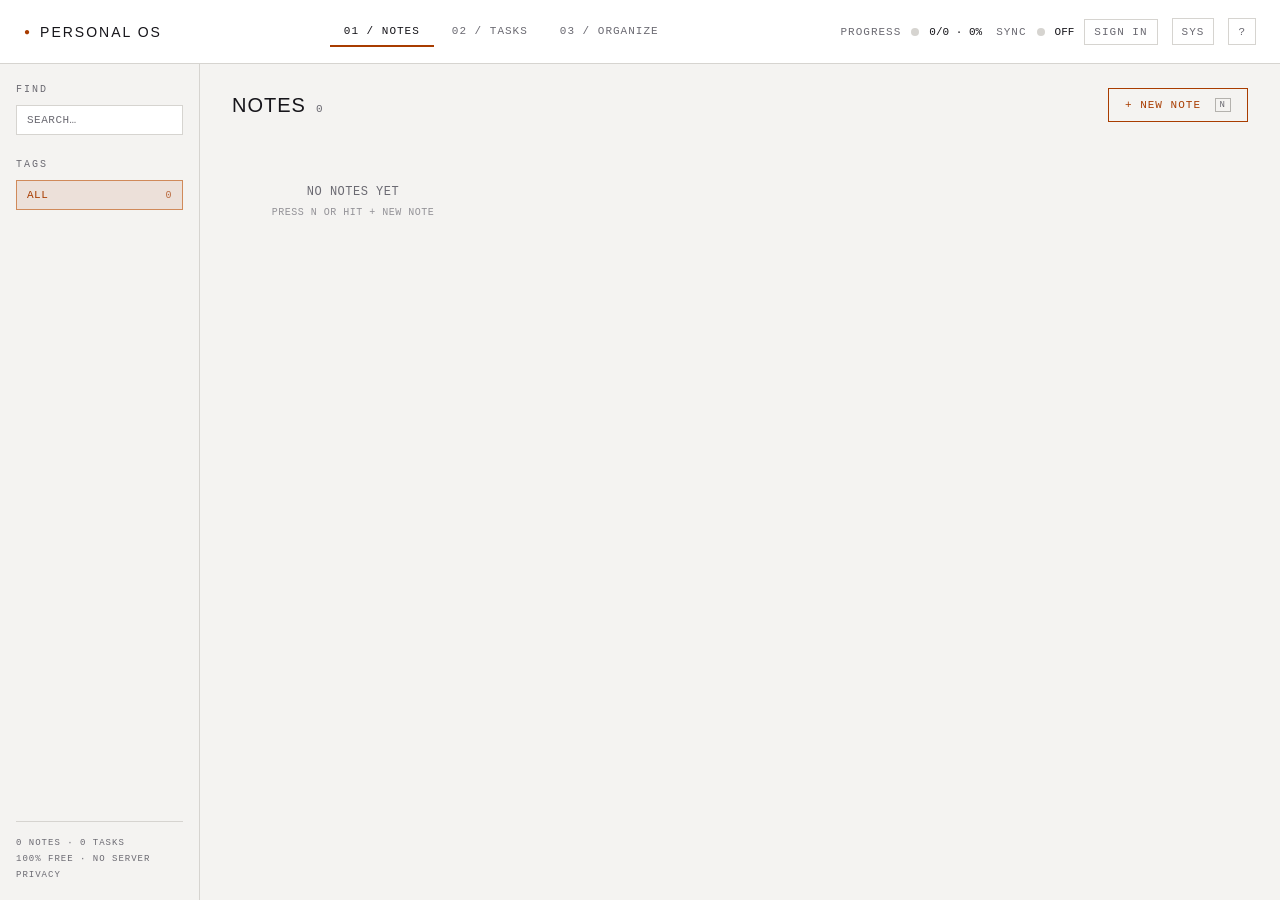
==== index.html @ 330f3bc4 "v2-calude-opus-changes" ====
<!DOCTYPE html>
<html lang="en" data-theme="dark">
<head>
<meta charset="UTF-8">
<meta name="viewport" content="width=device-width, initial-scale=1.0">
<title>SYSTEM // Notes · Tasks · Organize</title>
<meta name="description" content="Personal OS — a free, local-first notes, tasks and organizing app. No accounts, no servers, no tracking.">
<meta name="color-scheme" content="dark light">
<meta name="theme-color" content="#0F0E12" id="meta-theme-color">
<link rel="icon" href="data:image/svg+xml,%3Csvg xmlns='http://www.w3.org/2000/svg' viewBox='0 0 32 32'%3E%3Crect width='32' height='32' fill='%230F0E12'/%3E%3Ccircle cx='16' cy='16' r='6' fill='%23FF6600'/%3E%3C/svg%3E">
<link rel="stylesheet" href="style.css">
<script>
  /* Applied before first paint so the chosen theme never flashes.
     Kept inline and dependency-free on purpose. */
  (function () {
    try {
      var pref = localStorage.getItem('pos-theme') || 'system';
      var resolved = pref === 'system'
        ? (window.matchMedia('(prefers-color-scheme: light)').matches ? 'light' : 'dark')
        : pref;
      document.documentElement.dataset.theme = resolved;
    } catch (e) { /* private mode / storage blocked — dark stays */ }
  })();
</script>
</head>
<body>
<div class="app-grid">

  <header class="topbar">
    <div class="brand">
      <span class="brand-mark" aria-hidden="true">●</span>
      <h1>PERSONAL&nbsp;OS</h1>
    </div>

    <nav class="view-switch" role="tablist" aria-label="Views">
      <button type="button" class="view-btn is-active" data-view="notes" role="tab" id="tab-notes"
              aria-selected="true" aria-controls="view-notes">01 / NOTES</button>
      <button type="button" class="view-btn" data-view="tasks" role="tab" id="tab-tasks"
              aria-selected="false" aria-controls="view-tasks" tabindex="-1">02 / TASKS</button>
      <button type="button" class="view-btn" data-view="organize" role="tab" id="tab-organize"
              aria-selected="false" aria-controls="view-organize" tabindex="-1">03 / ORGANIZE</button>
    </nav>

    <div class="topbar-right">
      <div class="status-readout" title="Completed tasks">
        <span class="label">PROGRESS</span>
        <span class="light" id="global-light" aria-hidden="true"></span>
        <span class="mono" id="global-progress">0/0 · 0%</span>
      </div>

      <!-- sync.js mounts its readout here -->
      <div class="status-readout" id="sync-mount"></div>

      <button type="button" class="icon-btn" id="theme-btn" title="Theme: system" aria-label="Change theme, currently system">
        <span class="mono" id="theme-label">SYS</span>
      </button>

      <button type="button" class="icon-btn" id="help-btn" title="Keyboard shortcuts" aria-label="Keyboard shortcuts">
        <span class="mono">?</span>
      </button>
    </div>
  </header>

  <aside class="filter-rail">
    <div class="rail-section">
      <label class="rail-title" for="search-input">FIND</label>
      <input type="search" id="search-input" class="search-input" placeholder="SEARCH…"
             autocomplete="off" spellcheck="false">
    </div>

    <div class="rail-section">
      <div class="rail-title" id="tags-rail-title">TAGS</div>
      <div class="tag-list" id="tag-filter-list" role="group" aria-labelledby="tags-rail-title"></div>
    </div>

    <div class="rail-footer">
      <div class="mono rail-note" id="rail-stats">0 NOTES · 0 TASKS</div>
      <div class="mono rail-note">100% FREE · NO SERVER</div>
      <a class="mono rail-note" href="privacy.html">PRIVACY</a>
    </div>
  </aside>

  <main class="content">

    <!-- NOTES VIEW -->
    <section class="view-panel is-active" id="view-notes" role="tabpanel" aria-labelledby="tab-notes" tabindex="0">
      <div class="panel-header">
        <h2>NOTES <span class="mono panel-count" id="notes-count">0</span></h2>
        <button type="button" class="btn-primary" id="new-note-btn">+ NEW NOTE <kbd>N</kbd></button>
      </div>
      <div class="grid-cards" id="notes-list"></div>
    </section>

    <!-- TASKS VIEW -->
    <section class="view-panel" id="view-tasks" role="tabpanel" aria-labelledby="tab-tasks" tabindex="0" hidden>
      <div class="panel-header">
        <h2>TASKS <span class="mono panel-count" id="tasks-count">0</span></h2>
        <div class="button-row">
          <button type="button" class="btn-ghost" id="clear-done-btn" hidden>✕ CLEAR DONE</button>
          <button type="button" class="btn-primary" id="new-task-btn">+ NEW TASK <kbd>T</kbd></button>
        </div>
      </div>
      <div class="task-columns">
        <div class="task-col" data-status="not_started">
          <div class="col-header"><span class="light off" aria-hidden="true"></span>NOT STARTED <span class="count" id="count-not_started">0</span></div>
          <div class="col-body" id="col-not_started" data-drop-status="not_started"></div>
        </div>
        <div class="task-col" data-status="in_progress">
          <div class="col-header"><span class="light accent" aria-hidden="true"></span>IN PROGRESS <span class="count" id="count-in_progress">0</span></div>
          <div class="col-body" id="col-in_progress" data-drop-status="in_progress"></div>
        </div>
        <div class="task-col" data-status="done">
          <div class="col-header"><span class="light on" aria-hidden="true"></span>DONE <span class="count" id="count-done">0</span></div>
          <div class="col-body" id="col-done" data-drop-status="done"></div>
        </div>
      </div>
    </section>

    <!-- ORGANIZE VIEW -->
    <section class="view-panel" id="view-organize" role="tabpanel" aria-labelledby="tab-organize" tabindex="0" hidden>
      <div class="panel-header">
        <h2>ORGANIZE</h2>
        <div class="tag-input-row">
          <label class="sr-only" for="new-tag-input">New tag name</label>
          <input type="text" id="new-tag-input" placeholder="NEW TAG NAME" maxlength="24" autocomplete="off">
          <button type="button" class="btn-primary" id="new-tag-btn">+ ADD TAG</button>
        </div>
      </div>

      <div class="organize-list" id="organize-list"></div>

      <div class="section-block">
        <div class="section-title">DATA · YOURS, ALWAYS</div>
        <p class="section-note">
          Everything lives in this browser. Export a full JSON backup any time — no account, no lock-in, no cost.
        </p>
        <div class="button-row">
          <button type="button" class="btn-ghost" id="export-btn">↓ EXPORT BACKUP</button>
          <button type="button" class="btn-ghost" id="import-btn">↑ IMPORT BACKUP</button>
          <button type="button" class="btn-danger" id="reset-btn">✕ DELETE ALL DATA</button>
        </div>
        <input type="file" id="import-file" accept="application/json,.json" class="sr-only" aria-hidden="true" tabindex="-1">
        <div class="mono section-meta" id="storage-meta"></div>
      </div>
    </section>

  </main>
</div>

<!-- EDITOR MODAL -->
<div class="modal-backdrop" id="modal-backdrop">
  <div class="modal" role="dialog" aria-modal="true" aria-labelledby="modal-title">
    <div class="modal-header">
      <span class="modal-title" id="modal-title">EDIT ITEM</span>
      <button type="button" class="modal-close" id="modal-close" aria-label="Close">×</button>
    </div>
    <form id="modal-form" novalidate>
      <div class="modal-body" id="modal-body"></div>
      <div class="modal-footer">
        <button type="button" class="btn-danger" id="modal-delete">DELETE</button>
        <div class="footer-right">
          <span class="mono hint">⌘/CTRL + ENTER</span>
          <button type="submit" class="btn-primary" id="modal-save">SAVE</button>
        </div>
      </div>
    </form>
  </div>
</div>

<!-- CONFIRM DIALOG (replaces native confirm) -->
<div class="modal-backdrop" id="confirm-backdrop">
  <div class="modal modal-sm" role="dialog" aria-modal="true"
       aria-labelledby="confirm-title" aria-describedby="confirm-message">
    <div class="modal-header">
      <span class="modal-title" id="confirm-title">CONFIRM</span>
      <button type="button" class="modal-close" id="confirm-close" aria-label="Cancel">×</button>
    </div>
    <div class="modal-body">
      <p class="confirm-message" id="confirm-message"></p>
      <ul class="confirm-detail" id="confirm-detail" hidden></ul>
    </div>
    <div class="modal-footer">
      <button type="button" class="btn-ghost" id="confirm-cancel">CANCEL</button>
      <button type="button" class="btn-danger" id="confirm-ok">DELETE</button>
    </div>
  </div>
</div>

<!-- SHORTCUTS DIALOG -->
<div class="modal-backdrop" id="help-backdrop">
  <div class="modal modal-sm" role="dialog" aria-modal="true" aria-labelledby="help-title">
    <div class="modal-header">
      <span class="modal-title" id="help-title">KEYBOARD</span>
      <button type="button" class="modal-close" id="help-close" aria-label="Close">×</button>
    </div>
    <div class="modal-body">
      <dl class="shortcut-list">
        <dt><kbd>1</kbd> <kbd>2</kbd> <kbd>3</kbd></dt><dd>Switch view</dd>
        <dt><kbd>N</kbd></dt><dd>New note</dd>
        <dt><kbd>T</kbd></dt><dd>New task</dd>
        <dt><kbd>/</kbd></dt><dd>Focus search</dd>
        <dt><kbd>⌘/Ctrl</kbd> + <kbd>Enter</kbd></dt><dd>Save open editor</dd>
        <dt><kbd>Esc</kbd></dt><dd>Close dialog / clear search</dd>
        <dt><kbd>Space</kbd></dt><dd>Cycle status of focused task</dd>
      </dl>
    </div>
    <div class="modal-footer">
      <button type="button" class="btn-primary" id="help-ok">GOT IT</button>
    </div>
  </div>
</div>

<div class="toast-stack" id="toast-stack" role="status" aria-live="polite"></div>

<script src="app.js"></script>
<script src="sync.js"></script>
</body>
</html>
---- style.css ----
/* ==========================================================================
   PERSONAL OS — Teenage Engineering–inspired, single accent, dark + light
   Theme is driven by html[data-theme="dark"|"light"], set before first paint
   by the inline bootstrap in index.html. All colors must come from the tokens
   below so both themes stay in sync.

   --accent is per-theme, not global: the brand orange #FF6600 only reaches
   2.65:1 against the light background, which fails both text (4.5:1) and
   non-text (3:1) contrast, so light mode uses a deeper orange. --on-accent is
   the matching foreground for anything filled with --accent.
   ========================================================================== */

:root {
  --font-sans: 'Helvetica Neue', Arial, sans-serif;
  --font-mono: 'SF Mono', 'Roboto Mono', 'Courier New', monospace;
  --ok: #35D07F;
  --gap: 16px;
}

html[data-theme="dark"] {
  --bg: #0F0E12;
  --bg-elevated: #17161B;
  --bg-elevated-2: #1E1D23;
  --fg: #F5F5F5;
  --fg-dim: #8A8990;
  --border: #2C2B32;
  --border-strong: #3E3D45;
  --accent: #FF6600;        /* 6.55:1 on --bg */
  --accent-dim: #7A3300;
  --accent-wash: rgba(255, 102, 0, 0.08);
  --on-accent: #0F0E12;     /* 6.55:1 on --accent */
  --danger: #E8483A;        /* 4.96:1 on --bg */
  --on-danger: #14120F;     /* 4.82:1 on --danger */
  --shadow: rgba(0, 0, 0, 0.6);
  --dot-empty: #3A3940;
}

html[data-theme="light"] {
  --bg: #F4F3F1;
  --bg-elevated: #FFFFFF;
  --bg-elevated-2: #EDEBE8;
  --fg: #16151A;
  --fg-dim: #6B6A72;
  --border: #D6D4D0;
  --border-strong: #B4B2AE;
  --accent: #A83C00;        /* 5.72:1 on --bg */
  --accent-dim: #D08A5A;
  --accent-wash: rgba(168, 60, 0, 0.10);
  --on-accent: #FFFFFF;     /* 6.34:1 on --accent */
  --danger: #A3231A;        /* 6.73:1 on --bg */
  --on-danger: #FFFFFF;     /* 7.47:1 on --danger */
  --shadow: rgba(0, 0, 0, 0.25);
  --dot-empty: #D6D4D0;
}

* { box-sizing: border-box; margin: 0; padding: 0; }

html, body {
  background: var(--bg);
  color: var(--fg);
  font-family: var(--font-sans);
  font-weight: 300;
  height: 100%;
}

body { transition: background 0.2s ease, color 0.2s ease; }

button, input, textarea, select {
  font-family: inherit;
  background: none;
  border: none;
  color: inherit;
}

.mono { font-family: var(--font-mono); }

/* Visible keyboard focus everywhere — never remove without a replacement. */
:focus-visible {
  outline: 2px solid var(--accent);
  outline-offset: 2px;
}

.sr-only {
  position: absolute;
  width: 1px; height: 1px;
  padding: 0; margin: -1px;
  overflow: hidden;
  clip: rect(0 0 0 0);
  white-space: nowrap;
  border: 0;
}

kbd {
  font-family: var(--font-mono);
  font-size: 9px;
  border: 1px solid var(--border-strong);
  padding: 1px 4px;
  color: var(--fg-dim);
  margin-left: 6px;
  vertical-align: middle;
}

/* ---------- Layout ---------- */

.app-grid {
  display: grid;
  grid-template-columns: 200px 1fr;
  grid-template-rows: 64px 1fr;
  grid-template-areas:
    "topbar topbar"
    "rail   content";
  height: 100vh;
}

.topbar {
  grid-area: topbar;
  display: flex;
  align-items: center;
  justify-content: space-between;
  gap: 16px;
  padding: 0 24px;
  border-bottom: 1px solid var(--border);
  background: var(--bg-elevated);
}

.topbar-right {
  display: flex;
  align-items: center;
  gap: 14px;
  flex-wrap: wrap;
}

.filter-rail {
  grid-area: rail;
  border-right: 1px solid var(--border);
  padding: 20px 16px;
  overflow-y: auto;
  display: flex;
  flex-direction: column;
  gap: 24px;
}

.content {
  grid-area: content;
  padding: 24px 32px;
  overflow-y: auto;
}

/* ---------- Brand / Topbar ---------- */

.brand { display: flex; align-items: center; gap: 10px; }
.brand-mark { color: var(--accent); font-size: 10px; }
.brand h1 { font-size: 14px; font-weight: 500; letter-spacing: 2px; }

.view-switch { display: flex; gap: 4px; }

.view-btn {
  font-family: var(--font-mono);
  font-size: 11px;
  letter-spacing: 1px;
  padding: 8px 14px;
  color: var(--fg-dim);
  cursor: pointer;
  border-bottom: 2px solid transparent;
  transition: color 0.15s;
}

.view-btn:hover { color: var(--fg); }
.view-btn.is-active { color: var(--fg); border-bottom-color: var(--accent); }

.status-readout {
  display: flex;
  align-items: center;
  gap: 10px;
  font-family: var(--font-mono);
  font-size: 11px;
}

.status-readout:empty { display: none; }
.status-readout .label { color: var(--fg-dim); letter-spacing: 1px; }

.icon-btn {
  font-size: 11px;
  letter-spacing: 1px;
  color: var(--fg-dim);
  border: 1px solid var(--border);
  padding: 6px 9px;
  cursor: pointer;
  transition: color 0.15s, border-color 0.15s;
}

.icon-btn:hover { color: var(--accent); border-color: var(--accent-dim); }

/* ---------- Indicator lights ---------- */

.light {
  width: 8px;
  height: 8px;
  border-radius: 50%;
  display: inline-block;
  background: var(--fg-dim);
  flex: none;
}

.light.on { background: var(--ok); box-shadow: 0 0 6px var(--ok); }
.light.accent { background: var(--accent); box-shadow: 0 0 6px var(--accent); }
.light.off { background: var(--dot-empty); box-shadow: none; }

/* ---------- Filter rail / tags / search ---------- */

.rail-section { display: flex; flex-direction: column; }

.rail-title {
  font-family: var(--font-mono);
  font-size: 10px;
  color: var(--fg-dim);
  letter-spacing: 2px;
  margin-bottom: 10px;
}

.search-input {
  font-family: var(--font-mono);
  font-size: 11px;
  letter-spacing: 0.5px;
  padding: 8px 10px;
  border: 1px solid var(--border);
  background: var(--bg-elevated);
  color: var(--fg);
  width: 100%;
}

.search-input::placeholder { color: var(--fg-dim); }
.search-input:focus { border-color: var(--accent-dim); }

.tag-list { display: flex; flex-direction: column; gap: 6px; }

.tag-chip {
  text-align: left;
  font-family: var(--font-mono);
  font-size: 11px;
  letter-spacing: 0.5px;
  padding: 8px 10px;
  color: var(--fg-dim);
  border: 1px solid transparent;
  cursor: pointer;
  display: flex;
  align-items: center;
  gap: 8px;
}

.tag-chip:hover { color: var(--fg); border-color: var(--border); }

.tag-chip.is-active {
  color: var(--accent);
  border-color: var(--accent-dim);
  background: var(--accent-wash);
}

.tag-chip .chip-count { margin-left: auto; opacity: 0.7; font-size: 10px; }

.rail-footer {
  margin-top: auto;
  display: flex;
  flex-direction: column;
  gap: 6px;
  padding-top: 16px;
  border-top: 1px solid var(--border);
}

.rail-note {
  font-size: 9px;
  letter-spacing: 1px;
  color: var(--fg-dim);
  text-decoration: none;
}

a.rail-note:hover { color: var(--accent); }

/* ---------- Panels ---------- */

.view-panel { display: none; }
.view-panel.is-active { display: block; }
.view-panel:focus { outline: none; }

.panel-header {
  display: flex;
  align-items: center;
  justify-content: space-between;
  gap: 12px;
  margin-bottom: 20px;
  flex-wrap: wrap;
}

.panel-header h2 {
  font-size: 20px;
  font-weight: 300;
  letter-spacing: 1px;
  display: flex;
  align-items: baseline;
  gap: 10px;
}

.panel-count { font-size: 11px; color: var(--fg-dim); }

.btn-primary {
  font-family: var(--font-mono);
  font-size: 11px;
  letter-spacing: 1px;
  padding: 10px 16px;
  border: 1px solid var(--accent);
  color: var(--accent);
  cursor: pointer;
  transition: background 0.15s, color 0.15s;
}

.btn-primary:hover { background: var(--accent); color: var(--on-accent); }
.btn-primary:hover kbd { color: var(--on-accent); border-color: var(--on-accent); }

.btn-danger {
  font-family: var(--font-mono);
  font-size: 11px;
  letter-spacing: 1px;
  padding: 10px 16px;
  border: 1px solid var(--danger);
  color: var(--danger);
  cursor: pointer;
  transition: background 0.15s, color 0.15s;
}

.btn-danger:hover { background: var(--danger); color: var(--on-danger); }

.btn-ghost {
  font-family: var(--font-mono);
  font-size: 11px;
  letter-spacing: 1px;
  padding: 10px 16px;
  border: 1px solid var(--border-strong);
  color: var(--fg-dim);
  cursor: pointer;
  transition: color 0.15s, border-color 0.15s;
}

.btn-ghost:hover { color: var(--fg); border-color: var(--fg-dim); }

/* ---------- Notes grid ---------- */

.grid-cards {
  display: grid;
  grid-template-columns: repeat(auto-fill, minmax(240px, 1fr));
  gap: var(--gap);
}

.card {
  background: var(--bg-elevated);
  border: 1px solid var(--border);
  padding: 16px;
  cursor: pointer;
  display: flex;
  flex-direction: column;
  gap: 10px;
  min-height: 120px;
  text-align: left;
  width: 100%;
  transition: border-color 0.15s, transform 0.15s;
}

.card:hover { border-color: var(--fg-dim); }
.card:active { transform: scale(0.995); }

.card-title { font-size: 14px; font-weight: 400; line-height: 1.3; }

.card-body {
  font-size: 12px;
  color: var(--fg-dim);
  line-height: 1.5;
  flex: 1;
  overflow: hidden;
  display: -webkit-box;
  -webkit-line-clamp: 4;
  line-clamp: 4;
  -webkit-box-orient: vertical;
  white-space: pre-wrap;
  word-break: break-word;
}

.card-tags { display: flex; gap: 6px; flex-wrap: wrap; }

.pill {
  font-family: var(--font-mono);
  font-size: 9px;
  letter-spacing: 0.5px;
  padding: 3px 7px;
  border: 1px solid var(--border);
  color: var(--fg-dim);
}

.card-meta {
  font-family: var(--font-mono);
  font-size: 9px;
  color: var(--fg-dim);
  letter-spacing: 0.5px;
}

mark {
  background: var(--accent-wash);
  color: var(--accent);
  padding: 0 1px;
}

.empty-state {
  color: var(--fg-dim);
  font-family: var(--font-mono);
  font-size: 12px;
  padding: 40px 0;
  text-align: center;
  letter-spacing: 0.5px;
  line-height: 1.8;
}

.empty-state .empty-hint { display: block; font-size: 10px; opacity: 0.7; }

/* ---------- Task columns ---------- */

.task-columns {
  display: grid;
  grid-template-columns: 1fr 1fr 1fr;
  gap: var(--gap);
  align-items: start;
}

.task-col {
  background: var(--bg-elevated);
  border: 1px solid var(--border);
  min-height: 200px;
}

.col-header {
  display: flex;
  align-items: center;
  gap: 8px;
  font-family: var(--font-mono);
  font-size: 11px;
  letter-spacing: 1px;
  padding: 12px 14px;
  border-bottom: 1px solid var(--border);
  color: var(--fg-dim);
}

.col-header .count { margin-left: auto; color: var(--fg); }

.col-body {
  padding: 10px;
  display: flex;
  flex-direction: column;
  gap: 8px;
  min-height: 120px;
  transition: background 0.15s, box-shadow 0.15s;
}

.col-body.is-drop-target {
  background: var(--accent-wash);
  box-shadow: inset 0 0 0 1px var(--accent-dim);
}

.task-card {
  background: var(--bg-elevated-2);
  border: 1px solid var(--border);
  padding: 12px;
  cursor: pointer;
  font-size: 13px;
  display: flex;
  flex-direction: column;
  gap: 8px;
  text-align: left;
  width: 100%;
  transition: border-color 0.15s, opacity 0.15s;
}

.task-card:hover { border-color: var(--fg-dim); }
.task-card.is-dragging { opacity: 0.4; }
.task-card .task-title { word-break: break-word; }
.task-card.is-done .task-title { color: var(--fg-dim); text-decoration: line-through; }

.task-card-foot {
  display: flex;
  align-items: center;
  justify-content: space-between;
  gap: 8px;
}

.status-select { display: flex; gap: 4px; }

.status-dot {
  width: 14px;
  height: 14px;
  border: 1px solid var(--border-strong);
  cursor: pointer;
  background: transparent;
  padding: 0;
}

.status-dot:hover { border-color: var(--fg-dim); }
.status-dot[data-status="not_started"].is-current { background: var(--fg-dim); border-color: var(--fg-dim); }
.status-dot[data-status="in_progress"].is-current { background: var(--accent); border-color: var(--accent); }
.status-dot[data-status="done"].is-current { background: var(--ok); border-color: var(--ok); }

/* ---------- Organize view ---------- */

.tag-input-row { display: flex; gap: 8px; }

.tag-input-row input {
  font-family: var(--font-mono);
  font-size: 12px;
  padding: 10px 12px;
  border: 1px solid var(--border);
  background: var(--bg-elevated);
  color: var(--fg);
  min-width: 200px;
}

.organize-list { display: flex; flex-direction: column; gap: 10px; }

.organize-row {
  background: var(--bg-elevated);
  border: 1px solid var(--border);
  padding: 14px 16px;
  display: flex;
  align-items: center;
  justify-content: space-between;
  gap: 12px;
  flex-wrap: wrap;
}

.organize-row .tag-name {
  font-family: var(--font-mono);
  font-size: 13px;
  color: var(--accent);
  letter-spacing: 0.5px;
  background: none;
  border: 1px dashed transparent;
  padding: 2px 4px;
  cursor: text;
  max-width: 100%;
}

.organize-row .tag-name:hover { border-color: var(--border-strong); }
.organize-row .tag-name:focus { border-style: solid; border-color: var(--accent); outline: none; }

.organize-row .tag-stats {
  font-family: var(--font-mono);
  font-size: 11px;
  color: var(--fg-dim);
  margin-left: auto;
}

.organize-row .tag-actions button {
  font-family: var(--font-mono);
  font-size: 10px;
  color: var(--fg-dim);
  cursor: pointer;
  letter-spacing: 0.5px;
  margin-left: 12px;
}

.organize-row .tag-actions button:hover { color: var(--danger); }

.section-block {
  margin-top: 40px;
  padding-top: 24px;
  border-top: 1px solid var(--border);
}

.section-title {
  font-family: var(--font-mono);
  font-size: 10px;
  letter-spacing: 2px;
  color: var(--fg-dim);
  margin-bottom: 10px;
}

.section-note {
  font-size: 13px;
  color: var(--fg-dim);
  line-height: 1.6;
  max-width: 620px;
  margin-bottom: 16px;
}

.button-row { display: flex; gap: 8px; flex-wrap: wrap; }

.section-meta {
  font-size: 10px;
  color: var(--fg-dim);
  letter-spacing: 0.5px;
  margin-top: 14px;
}

/* ---------- Modal ---------- */

.modal-backdrop {
  display: none;
  position: fixed;
  inset: 0;
  background: var(--shadow);
  align-items: center;
  justify-content: center;
  z-index: 100;
  padding: 16px;
}

.modal-backdrop.is-active { display: flex; }

.modal {
  background: var(--bg-elevated);
  border: 1px solid var(--border-strong);
  width: 520px;
  max-width: 100%;
  max-height: 85vh;
  display: flex;
  flex-direction: column;
}

.modal-sm { width: 400px; }
.modal form { display: flex; flex-direction: column; overflow: hidden; }

.modal-header {
  display: flex;
  align-items: center;
  justify-content: space-between;
  padding: 14px 18px;
  border-bottom: 1px solid var(--border);
  flex: none;
}

.modal-title {
  font-family: var(--font-mono);
  font-size: 11px;
  letter-spacing: 1.5px;
  color: var(--fg-dim);
}

.modal-close { font-size: 18px; color: var(--fg-dim); cursor: pointer; line-height: 1; }
.modal-close:hover { color: var(--fg); }

.modal-body {
  padding: 18px;
  overflow-y: auto;
  display: flex;
  flex-direction: column;
  gap: 14px;
}

.modal-body label {
  font-family: var(--font-mono);
  font-size: 10px;
  color: var(--fg-dim);
  letter-spacing: 1px;
  display: block;
  margin-bottom: 6px;
}

.modal-body input[type="text"],
.modal-body textarea {
  width: 100%;
  border: 1px solid var(--border);
  background: var(--bg-elevated-2);
  padding: 10px 12px;
  font-size: 13px;
  color: var(--fg);
}

.modal-body input[type="text"]:focus,
.modal-body textarea:focus { border-color: var(--accent-dim); }

.modal-body textarea {
  min-height: 160px;
  font-family: var(--font-sans);
  line-height: 1.6;
  resize: vertical;
}

.field-meta {
  font-family: var(--font-mono);
  font-size: 9px;
  color: var(--fg-dim);
  letter-spacing: 0.5px;
  margin-top: 6px;
}

.tag-picker { display: flex; flex-wrap: wrap; gap: 6px; }
.tag-picker .tag-chip { border: 1px solid var(--border); }

.modal-footer {
  display: flex;
  justify-content: flex-end;
  align-items: center;
  gap: 12px;
  padding: 14px 18px;
  border-top: 1px solid var(--border);
  flex: none;
}

/* Pushed left so hiding DELETE (new items) keeps SAVE on the right. */
#modal-delete { margin-right: auto; }
#confirm-cancel { margin-right: auto; }

.footer-right { display: flex; align-items: center; gap: 12px; }
.hint { font-size: 9px; color: var(--fg-dim); letter-spacing: 1px; }

.confirm-message { font-size: 14px; line-height: 1.6; }

.confirm-detail {
  list-style: none;
  font-family: var(--font-mono);
  font-size: 11px;
  color: var(--fg-dim);
  line-height: 1.8;
  border-left: 2px solid var(--border-strong);
  padding-left: 12px;
}

.shortcut-list {
  display: grid;
  grid-template-columns: auto 1fr;
  gap: 8px 16px;
  align-items: center;
  font-size: 12px;
}

.shortcut-list dt { text-align: right; }
.shortcut-list dt kbd { margin-left: 0; }
.shortcut-list dd { color: var(--fg-dim); }

/* ---------- Toasts ---------- */

.toast-stack {
  position: fixed;
  bottom: 20px;
  left: 50%;
  transform: translateX(-50%);
  display: flex;
  flex-direction: column;
  gap: 8px;
  z-index: 200;
  align-items: center;
  pointer-events: none;
  width: max-content;
  max-width: calc(100vw - 32px);
}

.toast {
  pointer-events: auto;
  background: var(--bg-elevated-2);
  border: 1px solid var(--border-strong);
  box-shadow: 0 6px 20px var(--shadow);
  padding: 10px 14px;
  display: flex;
  align-items: center;
  gap: 14px;
  font-size: 12px;
  animation: toast-in 0.18s ease-out;
}

.toast.is-leaving { animation: toast-out 0.15s ease-in forwards; }
.toast .toast-msg { color: var(--fg); }

.toast .toast-action {
  font-family: var(--font-mono);
  font-size: 10px;
  letter-spacing: 1px;
  color: var(--accent);
  border: 1px solid var(--accent-dim);
  padding: 5px 9px;
  cursor: pointer;
}

.toast .toast-action:hover { background: var(--accent); color: var(--on-accent); }

@keyframes toast-in {
  from { opacity: 0; transform: translateY(8px); }
  to   { opacity: 1; transform: translateY(0); }
}

@keyframes toast-out {
  from { opacity: 1; transform: translateY(0); }
  to   { opacity: 0; transform: translateY(6px); }
}

@media (prefers-reduced-motion: reduce) {
  *, *::before, *::after {
    animation-duration: 0.001ms !important;
    transition-duration: 0.001ms !important;
  }
}

/* ---------- Responsive ---------- */

@media (max-width: 900px) {
  .app-grid {
    grid-template-columns: 1fr;
    grid-template-rows: auto auto 1fr;
    grid-template-areas:
      "topbar"
      "rail"
      "content";
    height: auto;
    min-height: 100vh;
  }
  .filter-rail {
    border-right: none;
    border-bottom: 1px solid var(--border);
    gap: 14px;
  }
  .tag-list { flex-direction: row; flex-wrap: wrap; }
  .tag-chip { flex: none; }
  .rail-footer { flex-direction: row; flex-wrap: wrap; gap: 12px; margin-top: 4px; }
  .task-columns { grid-template-columns: 1fr; }
  .topbar { flex-wrap: wrap; height: auto; padding: 12px 16px; gap: 10px; }
  .view-switch { order: 3; width: 100%; justify-content: space-between; }
  .topbar-right { order: 2; gap: 10px; }
  .content { padding: 20px 16px; }
  .panel-header h2 { font-size: 17px; }
  kbd { display: none; }
}
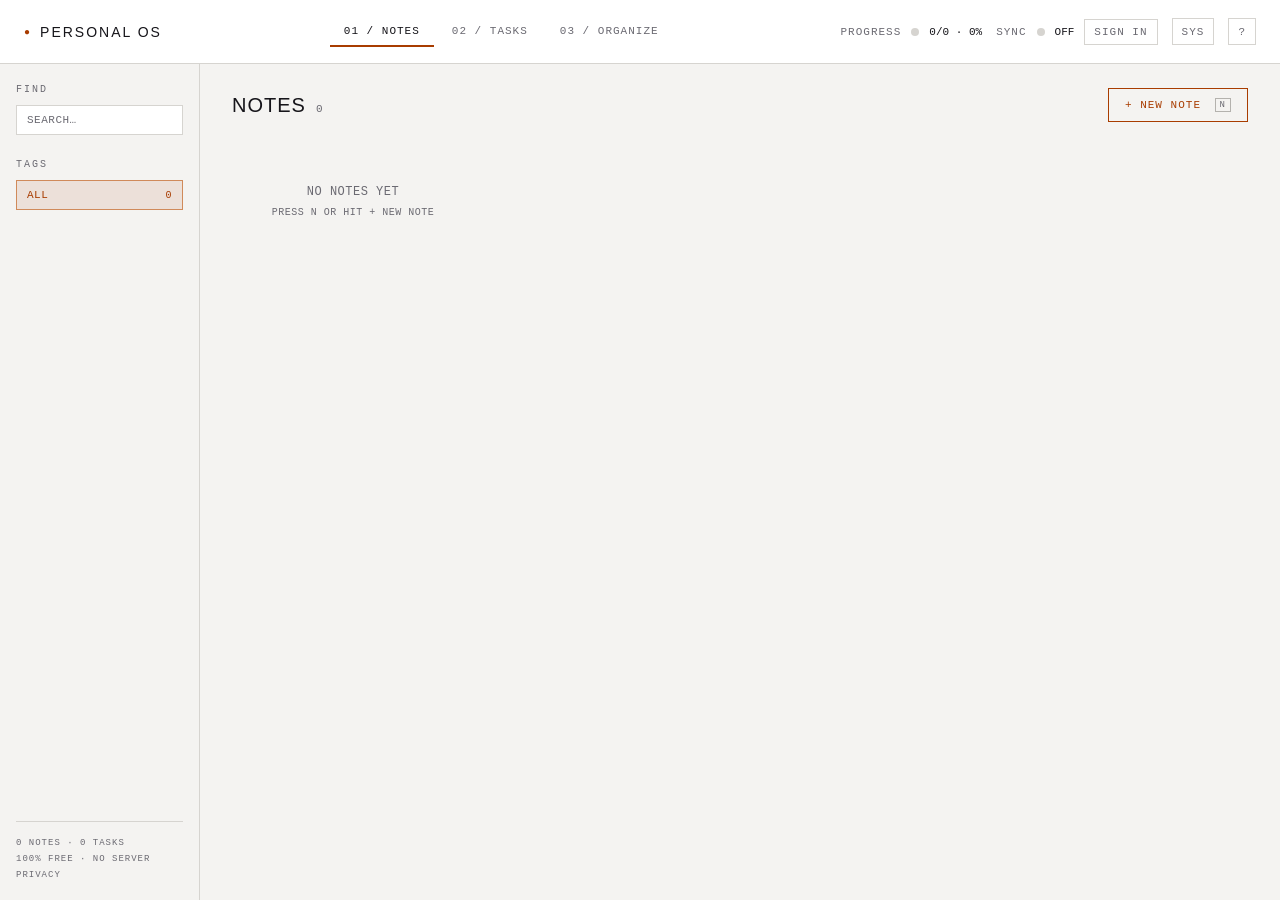
==== commit 2bace54c: "v2-nuclear-test" ====
--- a/index.html
+++ b/index.html
@@ -201,7 +201,7 @@
         <dt><kbd>/</kbd></dt><dd>Focus search</dd>
         <dt><kbd>⌘/Ctrl</kbd> + <kbd>Enter</kbd></dt><dd>Save open editor</dd>
         <dt><kbd>Esc</kbd></dt><dd>Close dialog / clear search</dd>
-        <dt><kbd>Space</kbd></dt><dd>Cycle status of focused task</dd>
+        <dt><kbd>←</kbd> <kbd>→</kbd></dt><dd>Move focused task between columns</dd>
       </dl>
     </div>
     <div class="modal-footer">
--- a/style.css
+++ b/style.css
@@ -256,7 +256,9 @@
   background: var(--accent-wash);
 }
 
-.tag-chip .chip-count { margin-left: auto; opacity: 0.7; font-size: 10px; }
+/* No opacity here: --fg-dim is already the minimum-contrast dim tone, and
+   fading it to 70% drops these 10px counters to ~3:1. */
+.tag-chip .chip-count { margin-left: auto; font-size: 10px; }
 
 .rail-footer {
   margin-top: auto;
@@ -417,7 +419,7 @@
   line-height: 1.8;
 }
 
-.empty-state .empty-hint { display: block; font-size: 10px; opacity: 0.7; }
+.empty-state .empty-hint { display: block; font-size: 10px; }
 
 /* ---------- Task columns ---------- */
 
@@ -466,7 +468,6 @@
   background: var(--bg-elevated-2);
   border: 1px solid var(--border);
   padding: 12px;
-  cursor: pointer;
   font-size: 13px;
   display: flex;
   flex-direction: column;
@@ -478,8 +479,20 @@
 
 .task-card:hover { border-color: var(--fg-dim); }
 .task-card.is-dragging { opacity: 0.4; }
-.task-card .task-title { word-break: break-word; }
-.task-card.is-done .task-title { color: var(--fg-dim); text-decoration: line-through; }
+
+/* The card is a group; this button is the edit affordance and carries the
+   focus ring, so it must stretch across the card. */
+.task-open {
+  font-size: 13px;
+  text-align: left;
+  cursor: pointer;
+  word-break: break-word;
+  padding: 0;
+  width: 100%;
+  color: inherit;
+}
+
+.task-card.is-done .task-open { color: var(--fg-dim); text-decoration: line-through; }
 
 .task-card-foot {
   display: flex;
